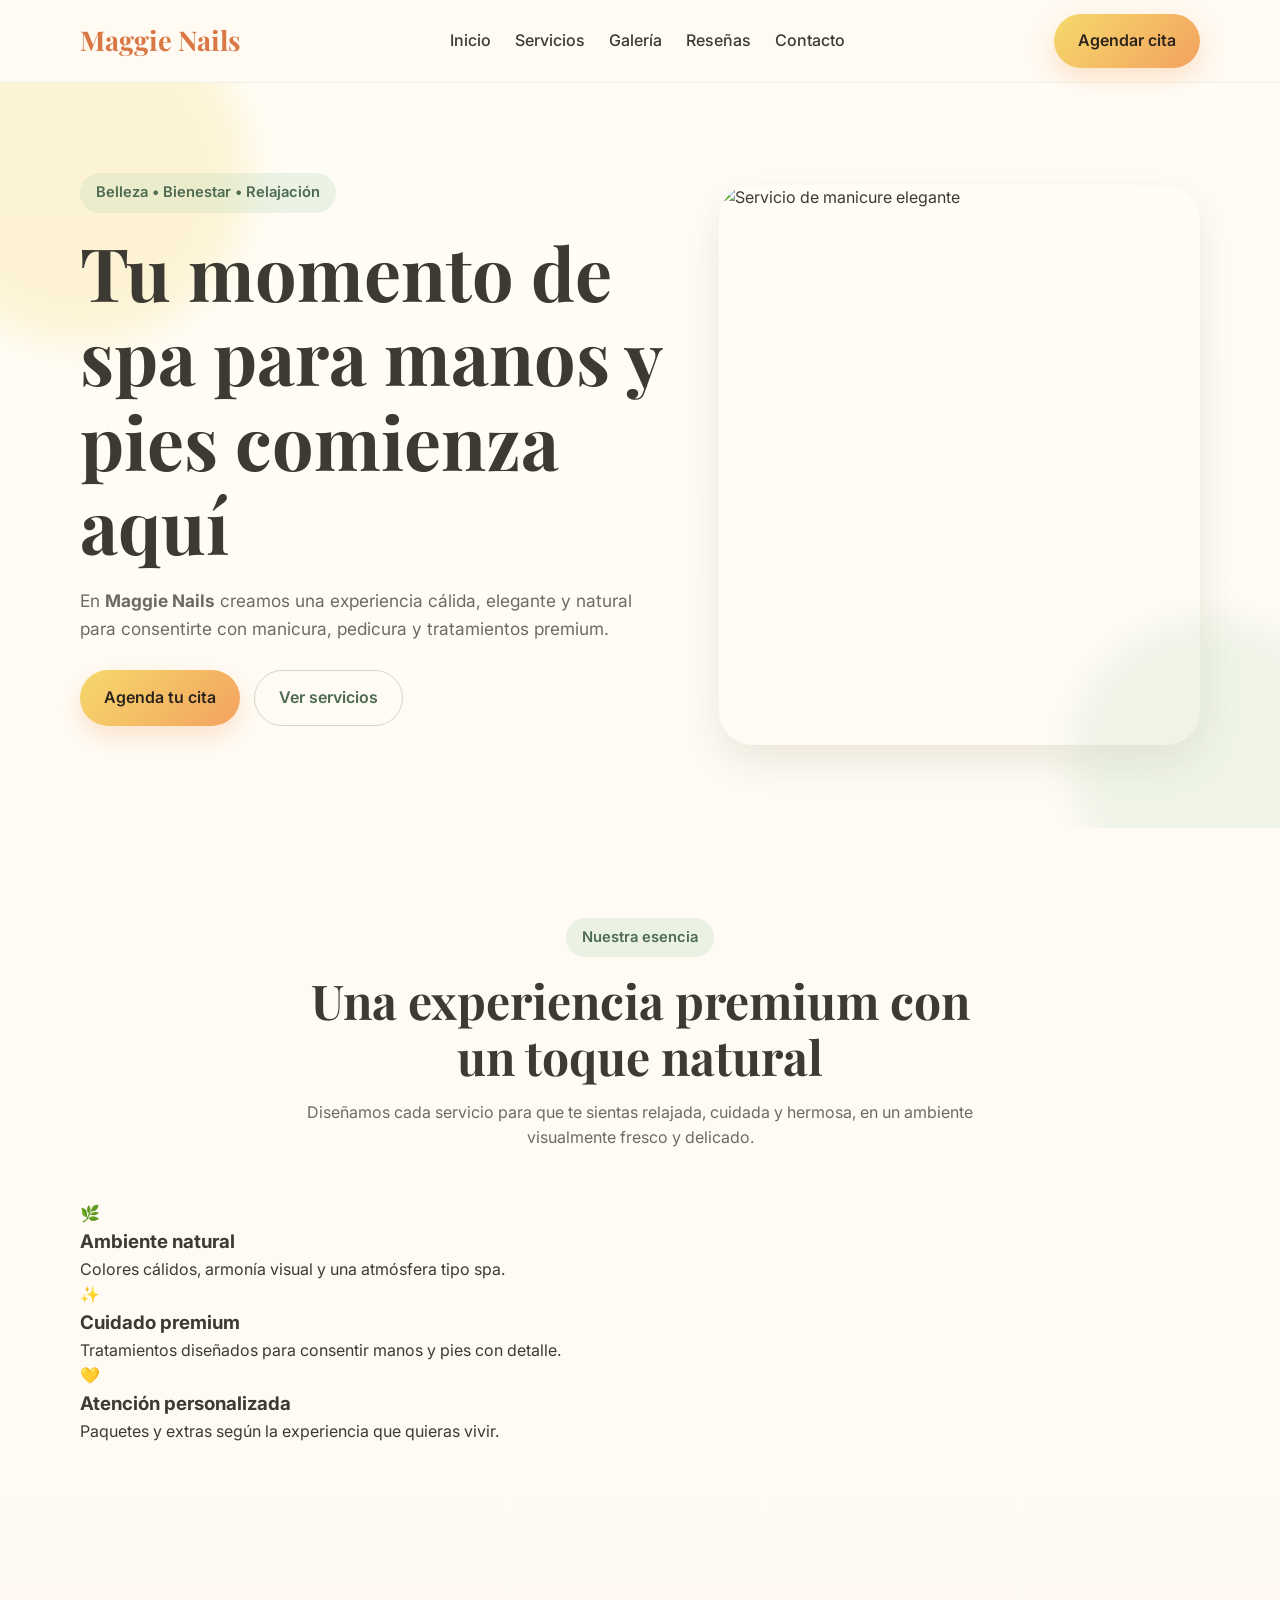
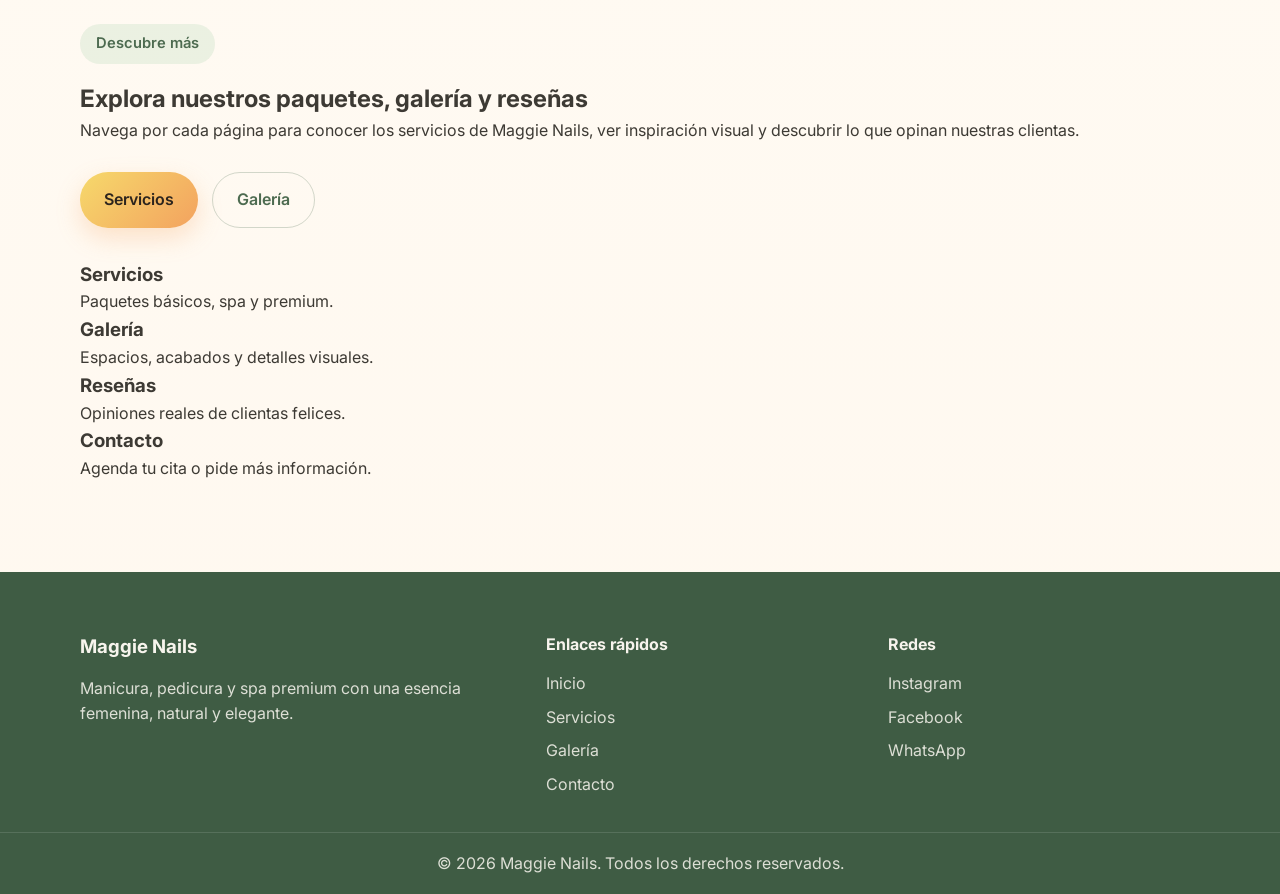
==== index.html @ 082e271a "nuevo html" ====
<!DOCTYPE html>
<html lang="es">
<head>
  <meta charset="UTF-8" />
  <meta name="viewport" content="width=device-width, initial-scale=1.0" />
  <title>Maggie Nails | Inicio</title>
  <meta
    name="description"
    content="Maggie Nails: manicura, pedicura y spa premium con una experiencia natural, femenina y relajante."
  />
  <link rel="preconnect" href="https://fonts.googleapis.com" />
  <link rel="preconnect" href="https://fonts.gstatic.com" crossorigin />
  <link
    href="https://fonts.googleapis.com/css2?family=Playfair+Display:wght@600;700&family=Inter:wght@400;500;600;700&display=swap"
    rel="stylesheet"
  />
  
  <link rel="stylesheet" href="style.css" />
</head>
<body>
  <header class="header">
    <div class="container nav-container">
      <a href="index.html" class="logo">Maggie Nails</a>

      <nav class="nav" id="nav">
        <a href="index.html" class="active">Inicio</a>
        <a href="./Servicios.html">Servicios</a>
        <a href="./Galeria.html">Galería</a>
        <a href="./Resenas.html">Reseñas</a>
        <a href="./Contacto.html">Contacto</a>
      </nav>

      <div class="nav-actions">
        <a href="./Contacto.html" class="btn btn-primary">Agendar cita</a>
        <button class="menu-toggle" id="menuToggle" aria-label="Abrir menú">☰</button>
      </div>
    </div>
  </header>

  <main>
    <section class="hero page-hero-home">
      <div class="container hero-grid">
        <div class="hero-text reveal">
          <span class="tag">Belleza • Bienestar • Relajación</span>
          <h1>Tu momento de spa para manos y pies comienza aquí</h1>
          <p>
            En <strong>Maggie Nails</strong> creamos una experiencia cálida, elegante y natural
            para consentirte con manicura, pedicura y tratamientos premium.
          </p>

          <div class="hero-buttons">
            <a href="contacto.html" class="btn btn-primary">Agenda tu cita</a>
            <a href="servicios.html" class="btn btn-secondary">Ver servicios</a>
          </div>
        </div>

        <div class="hero-visual reveal">
          <div class="hero-image-card">
            <img
              src="https://images.unsplash.com/photo-1604654894610-df63bc536371?auto=format&fit=crop&w=1200&q=80"
              alt="Servicio de manicure elegante"
            />
          </div>
        </div>
      </div>
    </section>

    <section class="section">
      <div class="container">
        <div class="section-heading reveal">
          <span class="section-tag">Nuestra esencia</span>
          <h2>Una experiencia premium con un toque natural</h2>
          <p>
            Diseñamos cada servicio para que te sientas relajada, cuidada y hermosa,
            en un ambiente visualmente fresco y delicado.
          </p>
        </div>

        <div class="feature-grid">
          <article class="feature-card reveal">
            <span class="feature-icon">🌿</span>
            <h3>Ambiente natural</h3>
            <p>Colores cálidos, armonía visual y una atmósfera tipo spa.</p>
          </article>

          <article class="feature-card reveal">
            <span class="feature-icon">✨</span>
            <h3>Cuidado premium</h3>
            <p>Tratamientos diseñados para consentir manos y pies con detalle.</p>
          </article>

          <article class="feature-card reveal">
            <span class="feature-icon">💛</span>
            <h3>Atención personalizada</h3>
            <p>Paquetes y extras según la experiencia que quieras vivir.</p>
          </article>
        </div>
      </div>
    </section>

    <section class="section soft-bg">
      <div class="container">
        <div class="split-grid">
          <div class="split-text reveal">
            <span class="section-tag">Descubre más</span>
            <h2>Explora nuestros paquetes, galería y reseñas</h2>
            <p>
              Navega por cada página para conocer los servicios de Maggie Nails,
              ver inspiración visual y descubrir lo que opinan nuestras clientas.
            </p>
            <div class="hero-buttons">
              <a href="servicios.html" class="btn btn-primary">Servicios</a>
              <a href="galeria.html" class="btn btn-outline">Galería</a>
            </div>
          </div>

          <div class="mini-cards reveal">
            <a class="mini-card" href="Servicios.html">
              <h3>Servicios</h3>
              <p>Paquetes básicos, spa y premium.</p>
            </a>
            <a class="mini-card" href="Galeria.html">
              <h3>Galería</h3>
              <p>Espacios, acabados y detalles visuales.</p>
            </a>
            <a class="mini-card" href="Resenas.html">
              <h3>Reseñas</h3>
              <p>Opiniones reales de clientas felices.</p>
            </a>
            <a class="mini-card" href="contacto.html">
              <h3>Contacto</h3>
              <p>Agenda tu cita o pide más información.</p>
            </a>
          </div>
        </div>
      </div>
    </section>
  </main>

  <footer class="footer">
    <div class="container footer-grid">
      <div>
        <h3>Maggie Nails</h3>
        <p>Manicura, pedicura y spa premium con una esencia femenina, natural y elegante.</p>
      </div>

      <div>
        <h4>Enlaces rápidos</h4>
        <ul>
          <li><a href="index.html">Inicio</a></li>
          <li><a href="servicios.html">Servicios</a></li>
          <li><a href="galeria.html">Galería</a></li>
          <li><a href="contacto.html">Contacto</a></li>
        </ul>
      </div>

      <div>
        <h4>Redes</h4>
        <ul>
          <li><a href="#">Instagram</a></li>
          <li><a href="#">Facebook</a></li>
          <li><a href="#">WhatsApp</a></li>
        </ul>
      </div>
    </div>

    <div class="footer-bottom">
      <p>© 2026 Maggie Nails. Todos los derechos reservados.</p>
    </div>
  </footer>

  <script src="script.js"></script>
</body>
</html>
---- style.css ----
:root {
  --cream: #fffaf1;
  --soft-yellow: #f6d96b;
  --warm-orange: #f3a25f;
  --deep-orange: #d97745;
  --soft-green: #b8d8b8;
  --sage: #8eaf8a;
  --forest: #4d6b50;
  --text: #3d3a34;
  --muted: #6f6a62;
  --white: #ffffff;
  --shadow: 0 15px 40px rgba(89, 70, 38, 0.12);
  --radius-lg: 28px;
  --radius-md: 18px;
  --radius-sm: 12px;
  --transition: all 0.3s ease;
}

* {
  margin: 0;
  padding: 0;
  box-sizing: border-box;
}

html {
  scroll-behavior: smooth;
}

body {
  font-family: "Inter", sans-serif;
  background: linear-gradient(180deg, #fffdf7 0%, #fff8ef 100%);
  color: var(--text);
  line-height: 1.6;
}

img {
  width: 100%;
  display: block;
  border-radius: inherit;
}

a {
  text-decoration: none;
  color: inherit;
}

ul {
  list-style: none;
}

.container {
  width: min(1120px, 90%);
  margin: 0 auto;
}

.section {
  padding: 90px 0;
}

.section-heading {
  text-align: center;
  max-width: 700px;
  margin: 0 auto 50px;
}

.section-tag,
.tag {
  display: inline-block;
  background: rgba(184, 216, 184, 0.28);
  color: var(--forest);
  padding: 8px 16px;
  border-radius: 999px;
  font-size: 0.92rem;
  font-weight: 600;
  margin-bottom: 16px;
}

.section-heading h2,
.hero h1 {
  font-family: "Playfair Display", serif;
  line-height: 1.15;
}

.section-heading h2 {
  font-size: clamp(2rem, 4vw, 3rem);
  margin-bottom: 16px;
}

.section-heading p {
  color: var(--muted);
  font-size: 1rem;
}

/* Header */
.header {
  position: sticky;
  top: 0;
  z-index: 1000;
  background: rgba(255, 250, 241, 0.92);
  backdrop-filter: blur(10px);
  border-bottom: 1px solid rgba(141, 175, 138, 0.15);
}

.nav-container {
  display: flex;
  align-items: center;
  justify-content: space-between;
  min-height: 82px;
  gap: 20px;
}

.logo {
  font-family: "Playfair Display", serif;
  font-size: 1.7rem;
  font-weight: 700;
  color: var(--deep-orange);
}

.nav {
  display: flex;
  align-items: center;
  gap: 24px;
}

.nav a {
  color: var(--text);
  font-weight: 500;
  transition: var(--transition);
}

.nav a:hover {
  color: var(--deep-orange);
}

.nav-actions {
  display: flex;
  align-items: center;
  gap: 14px;
}

.menu-toggle {
  display: none;
  border: none;
  background: var(--soft-yellow);
  color: var(--text);
  width: 44px;
  height: 44px;
  border-radius: 12px;
  font-size: 1.2rem;
  cursor: pointer;
}

/* Buttons */
.btn {
  display: inline-flex;
  align-items: center;
  justify-content: center;
  border-radius: 999px;
  padding: 14px 24px;
  font-weight: 600;
  transition: var(--transition);
  cursor: pointer;
  border: none;
}

.btn-primary {
  background: linear-gradient(135deg, var(--soft-yellow), var(--warm-orange));
  color: #2c241d;
  box-shadow: 0 10px 25px rgba(243, 162, 95, 0.28);
}

.btn-primary:hover {
  transform: translateY(-2px);
  box-shadow: 0 16px 30px rgba(243, 162, 95, 0.32);
}

.btn-secondary,
.btn-outline {
  background: transparent;
  border: 1.5px solid rgba(77, 107, 80, 0.25);
  color: var(--forest);
}

.btn-secondary:hover,
.btn-outline:hover {
  background: rgba(184, 216, 184, 0.18);
}

.small {
  padding: 12px 20px;
  font-size: 0.95rem;
}

.full-width {
  width: 100%;
}

/* Hero */
.hero {
  padding: 90px 0 70px;
  position: relative;
  overflow: hidden;
}

.hero::before {
  content: "";
  position: absolute;
  width: 340px;
  height: 340px;
  background: rgba(246, 217, 107, 0.24);
  border-radius: 50%;
  top: -80px;
  left: -90px;
  filter: blur(20px);
}

.hero::after {
  content: "";
  position: absolute;
  width: 280px;
  height: 280px;
  background: rgba(184, 216, 184, 0.22);
  border-radius: 50%;
  bottom: -70px;
  right: -70px;
  filter: blur(18px);
}

.hero-grid {
  display: grid;
  grid-template-columns: 1.1fr 0.9fr;
  gap: 50px;
  align-items: center;
}

.hero h1 {
  font-size: clamp(2.8rem, 6vw, 4.6rem);
  margin-bottom: 20px;
}

.hero p {
  color: var(--muted);
  font-size: 1.08rem;
  max-width: 620px;
}

.hero-buttons {
  display: flex;
  flex-wrap: wrap;
  gap: 14px;
  margin: 28px 0 32px;
}

.hero-highlights {
  display: grid;
  grid-template-columns: repeat(3, 1fr);
  gap: 16px;
}

.highlight-card {
  background: rgba(255, 255, 255, 0.72);
  border: 1px solid rgba(184, 216, 184, 0.22);
  border-radius: var(--radius-md);
  padding: 18px 16px;
  box-shadow: var(--shadow);
}

.highlight-card span {
  display: inline-block;
  font-size: 1.3rem;
  margin-bottom: 8px;
}

.highlight-card p {
  font-size: 0.95rem;
  color: var(--text);
}

.hero-image-card {
  position: relative;
  border-radius: 34px;
  overflow: hidden;
  box-shadow: var(--shadow);
  min-height: 560px;
}

.hero-image-card img {
  height: 100%;
  object-fit: cover;
}

.floating-badge {
  position: absolute;
  background: rgba(255, 255, 255, 0.9);
  color: var(--forest);
  padding: 10px 16px;
  border-radius: 999px;
  font-weight: 600;
  box-shadow: var(--shadow);
}

.badge-one {
  top: 24px;
  right: 20px;
}

.badge-two {
  bottom: 22px;
  left: 20px;
}

/* Services */
.service-grid {
  display: grid;
  grid-template-columns: repeat(3, 1fr);
  gap: 24px;
}

.service-card {
  background: var(--white);
  padding: 30px;
  border-radius: var(--radius-lg);
  box-shadow: var(--shadow);
  border: 1px solid rgba(184, 216, 184, 0.18);
  position: relative;
  transition: var(--transition);
}

.service-card:hover {
  transform: translateY(-6px);
}

.service-card h3 {
  font-family: "Playfair Display", serif;
  font-size: 1.6rem;
  margin-bottom: 14px;
}

.service-description {
  color: var(--muted);
  margin-bottom: 18px;
}

.service-card ul {
  margin-bottom: 24px;
}

.service-card ul li {
  margin-bottom: 10px;
  padding-left: 20px;
  position: relative;
}

.service-card ul li::before {
  content: "•";
  color: var(--deep-orange);
  position: absolute;
  left: 0;
}

.featured {
  background: linear-gradient(180deg, #fff8dc 0%, #fffdf7 100%);
  border: 1.5px solid rgba(243, 162, 95, 0.3);
}

.service-badge {
  display: inline-block;
  margin-bottom: 16px;
  background: rgba(243, 162, 95, 0.14);
  color: var(--deep-orange);
  padding: 6px 12px;
  border-radius: 999px;
  font-size: 0.85rem;
  font-weight: 700;
}

/* Extras */
.extras {
  background: linear-gradient(180deg, rgba(184, 216, 184, 0.12) 0%, rgba(255, 250, 241, 0.65) 100%);
}

.extras-grid {
  display: grid;
  grid-template-columns: repeat(4, 1fr);
  gap: 18px;
}

.extra-card {
  background: rgba(255, 255, 255, 0.88);
  padding: 26px 20px;
  border-radius: var(--radius-md);
  text-align: center;
  font-weight: 600;
  border: 1px solid rgba(184, 216, 184, 0.2);
  box-shadow: var(--shadow);
  transition: var(--transition);
}

.extra-card:hover {
  transform: translateY(-5px);
  background: #fffefb;
}

/* Gallery */
.gallery-grid {
  display: grid;
  grid-template-columns: repeat(4, 1fr);
  gap: 18px;
}

.gallery-item {
  border-radius: 24px;
  overflow: hidden;
  min-height: 280px;
  box-shadow: var(--shadow);
}

.gallery-item img {
  height: 100%;
  object-fit: cover;
  transition: transform 0.45s ease;
}

.gallery-item:hover img {
  transform: scale(1.06);
}

/* Testimonials */
.testimonial-grid {
  display: grid;
  grid-template-columns: repeat(3, 1fr);
  gap: 22px;
}

.testimonial-card {
  background: var(--white);
  padding: 30px;
  border-radius: var(--radius-lg);
  box-shadow: var(--shadow);
  border: 1px solid rgba(243, 162, 95, 0.14);
}

.testimonial-card p {
  color: var(--muted);
  margin-bottom: 20px;
  font-style: italic;
}

.testimonial-card h4 {
  color: var(--deep-orange);
}

/* Contact */
.contact-grid {
  display: grid;
  grid-template-columns: 1fr 1fr;
  gap: 34px;
  align-items: start;
}

.contact-info h2 {
  font-family: "Playfair Display", serif;
  font-size: clamp(2rem, 4vw, 3rem);
  margin-bottom: 18px;
}

.contact-info p {
  color: var(--muted);
}

.contact-details {
  display: grid;
  grid-template-columns: repeat(2, 1fr);
  gap: 18px;
  margin: 30px 0;
}

.contact-details div {
  background: rgba(255, 255, 255, 0.85);
  border-radius: var(--radius-md);
  padding: 20px;
  box-shadow: var(--shadow);
}

.contact-details h4 {
  margin-bottom: 6px;
  color: var(--forest);
}

.social-links {
  display: flex;
  flex-wrap: wrap;
  gap: 14px;
}

.social-links a {
  background: rgba(184, 216, 184, 0.16);
  padding: 10px 16px;
  border-radius: 999px;
  color: var(--forest);
  font-weight: 600;
}

.contact-form {
  background: rgba(255, 255, 255, 0.92);
  padding: 32px;
  border-radius: 30px;
  box-shadow: var(--shadow);
  border: 1px solid rgba(184, 216, 184, 0.18);
}

.form-group {
  margin-bottom: 18px;
}

.form-group label {
  display: inline-block;
  margin-bottom: 8px;
  font-weight: 600;
}

.form-group input,
.form-group textarea {
  width: 100%;
  border: 1px solid rgba(141, 175, 138, 0.22);
  border-radius: 16px;
  padding: 14px 16px;
  font: inherit;
  background: #fffefb;
  color: var(--text);
  outline: none;
  transition: var(--transition);
}

.form-group input:focus,
.form-group textarea:focus {
  border-color: var(--warm-orange);
  box-shadow: 0 0 0 4px rgba(243, 162, 95, 0.12);
}

.form-message {
  margin-top: 14px;
  font-weight: 600;
  color: var(--forest);
}

/* Footer */
.footer {
  background: #3f5c44;
  color: #f7f4ed;
  padding-top: 60px;
}

.footer-grid {
  display: grid;
  grid-template-columns: 1.4fr 1fr 1fr;
  gap: 30px;
  padding-bottom: 34px;
}

.footer h3,
.footer h4 {
  margin-bottom: 14px;
}

.footer p,
.footer li {
  color: rgba(247, 244, 237, 0.86);
}

.footer li + li {
  margin-top: 8px;
}

.footer a:hover {
  color: var(--soft-yellow);
}

.footer-bottom {
  border-top: 1px solid rgba(255, 255, 255, 0.12);
  text-align: center;
  padding: 18px 0;
  color: rgba(247, 244, 237, 0.72);
}

/* Reveal animation */
.reveal {
  opacity: 0;
  transform: translateY(28px);
  transition: opacity 0.75s ease, transform 0.75s ease;
}

.reveal.active {
  opacity: 1;
  transform: translateY(0);
}

/* Responsive */
@media (max-width: 1024px) {
  .hero-grid,
  .contact-grid,
  .service-grid,
  .testimonial-grid {
    grid-template-columns: 1fr;
  }

  .extras-grid {
    grid-template-columns: repeat(2, 1fr);
  }

  .gallery-grid {
    grid-template-columns: repeat(2, 1fr);
  }

  .hero-highlights {
    grid-template-columns: 1fr;
  }

  .hero-image-card {
    min-height: 420px;
  }

  .footer-grid {
    grid-template-columns: 1fr 1fr;
  }
}

@media (max-width: 768px) {
  .nav {
    position: absolute;
    top: 82px;
    left: 0;
    width: 100%;
    background: rgba(255, 250, 241, 0.98);
    flex-direction: column;
    align-items: flex-start;
    padding: 20px 5%;
    gap: 16px;
    border-bottom: 1px solid rgba(141, 175, 138, 0.15);
    display: none;
  }

  .nav.active {
    display: flex;
  }

  .menu-toggle {
    display: inline-flex;
    align-items: center;
    justify-content: center;
  }

  .nav-actions .btn {
    display: none;
  }

  .extras-grid,
  .gallery-grid,
  .contact-details,
  .footer-grid {
    grid-template-columns: 1fr;
  }

  .section {
    padding: 75px 0;
  }

  .hero {
    padding-top: 65px;
  }

  .contact-form {
    padding: 24px;
  }
}

@media (max-width: 480px) {
  .hero h1 {
    font-size: 2.5rem;
  }

  .btn {
    width: 100%;
  }

  .hero-buttons {
    flex-direction: column;
  }

  .service-card,
  .testimonial-card,
  .extra-card {
    padding: 24px;
  }
}
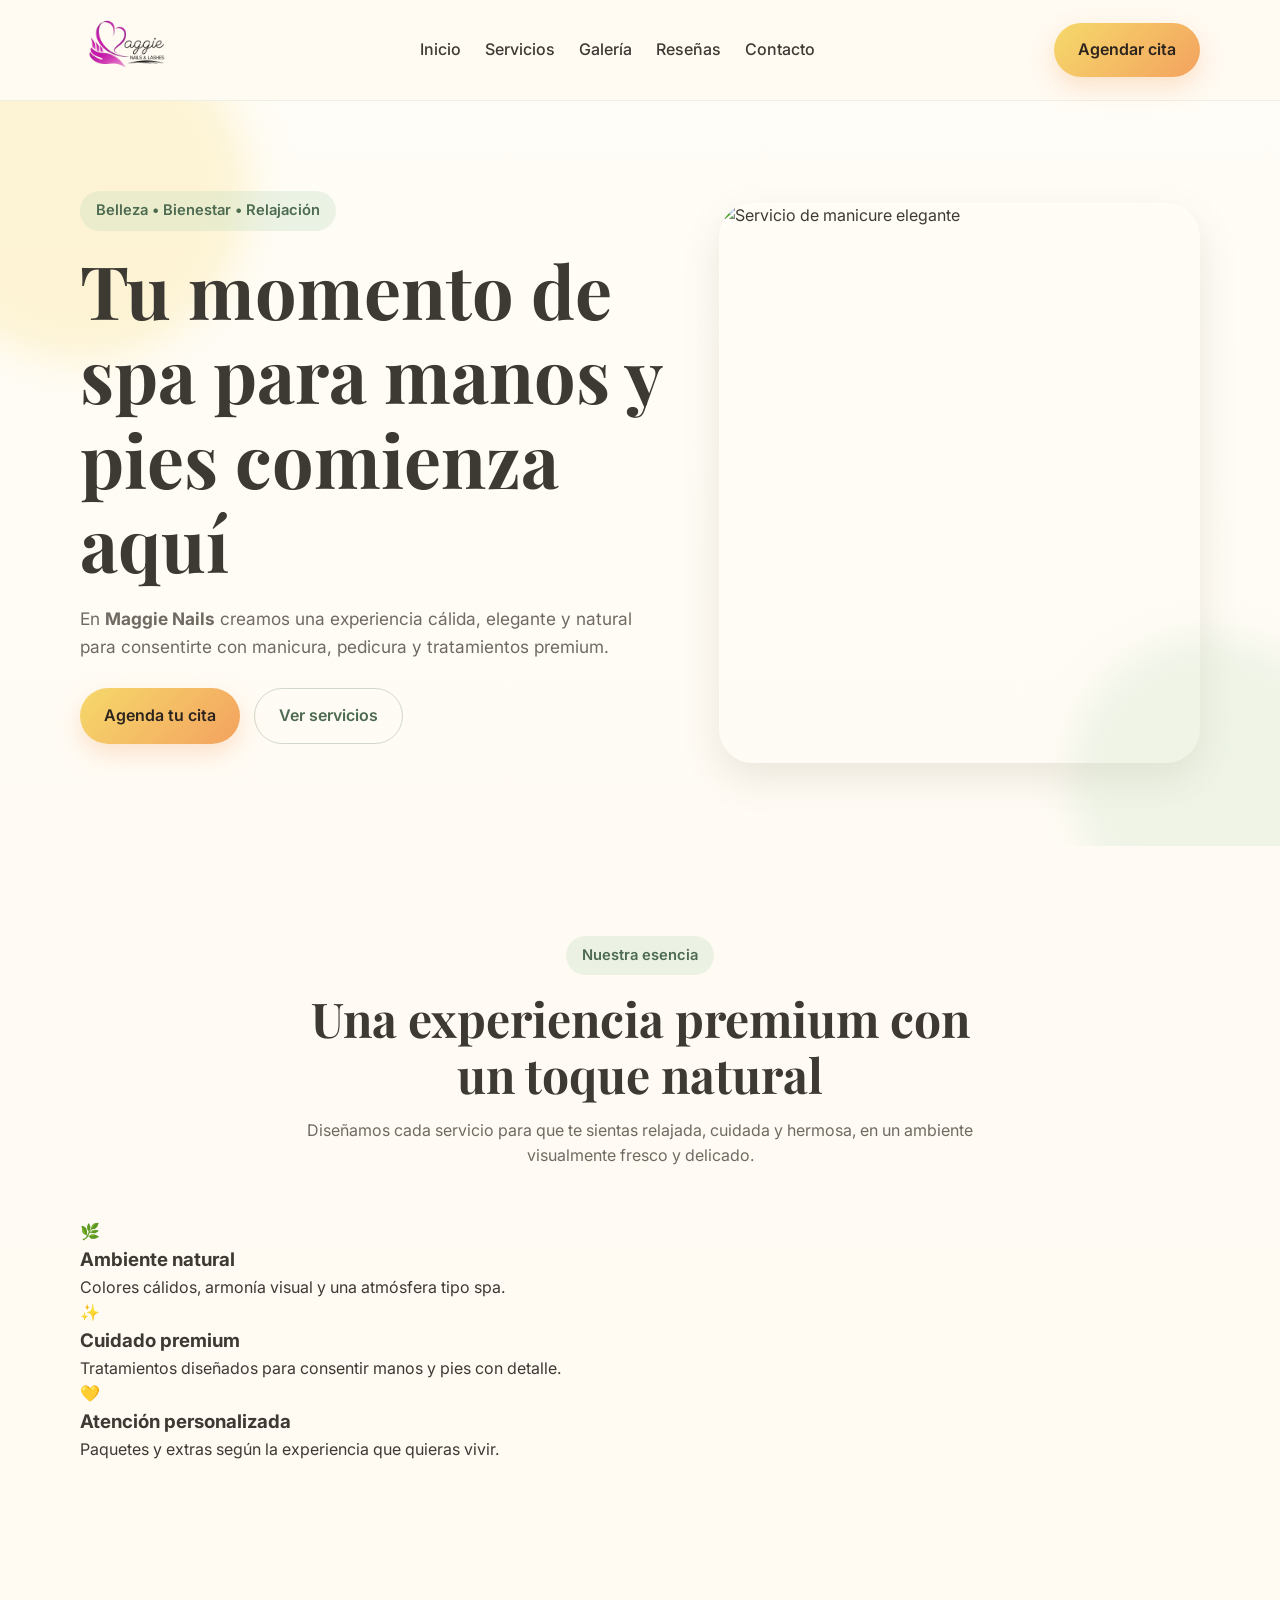
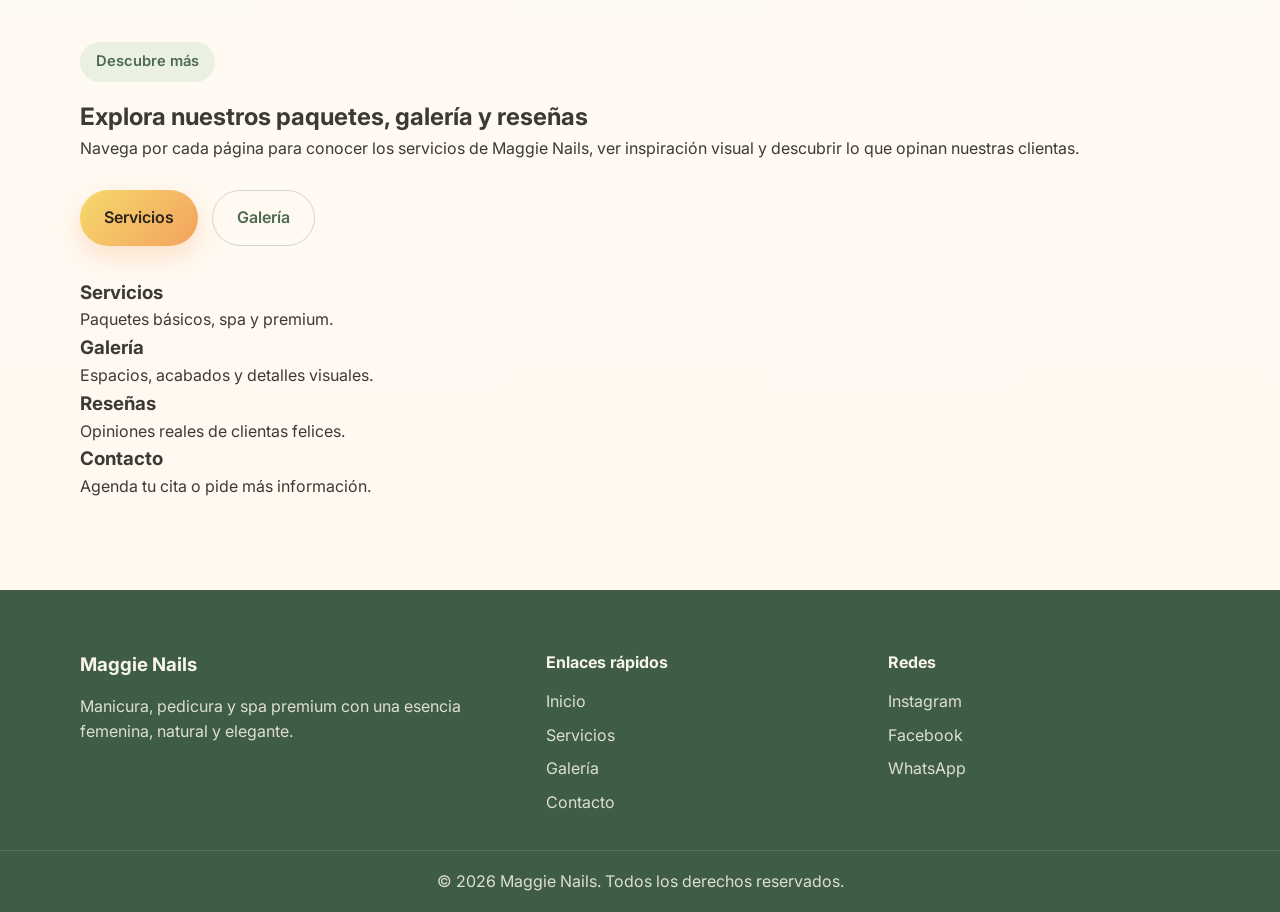
==== commit a5649302: "Se agrego logo como imagen, se modifico index y css" ====
--- a/index.html
+++ b/index.html
@@ -20,7 +20,9 @@
 <body>
   <header class="header">
     <div class="container nav-container">
-      <a href="index.html" class="logo">Maggie Nails</a>
+      <a href="index.html" class="logo">
+        <img src="imagenes/Logo Maggie Nails.png" alt="Logo de Maggie Nails" />
+      </a>
 
       <nav class="nav" id="nav">
         <a href="index.html" class="active">Inicio</a>
--- a/style.css
+++ b/style.css
@@ -109,11 +109,10 @@
   gap: 20px;
 }
 
-.logo {
-  font-family: "Playfair Display", serif;
-  font-size: 1.7rem;
-  font-weight: 700;
-  color: var(--deep-orange);
+.logo img {
+  width: 100px;
+  height: auto;
+  object-fit: contain;
 }
 
 .nav {
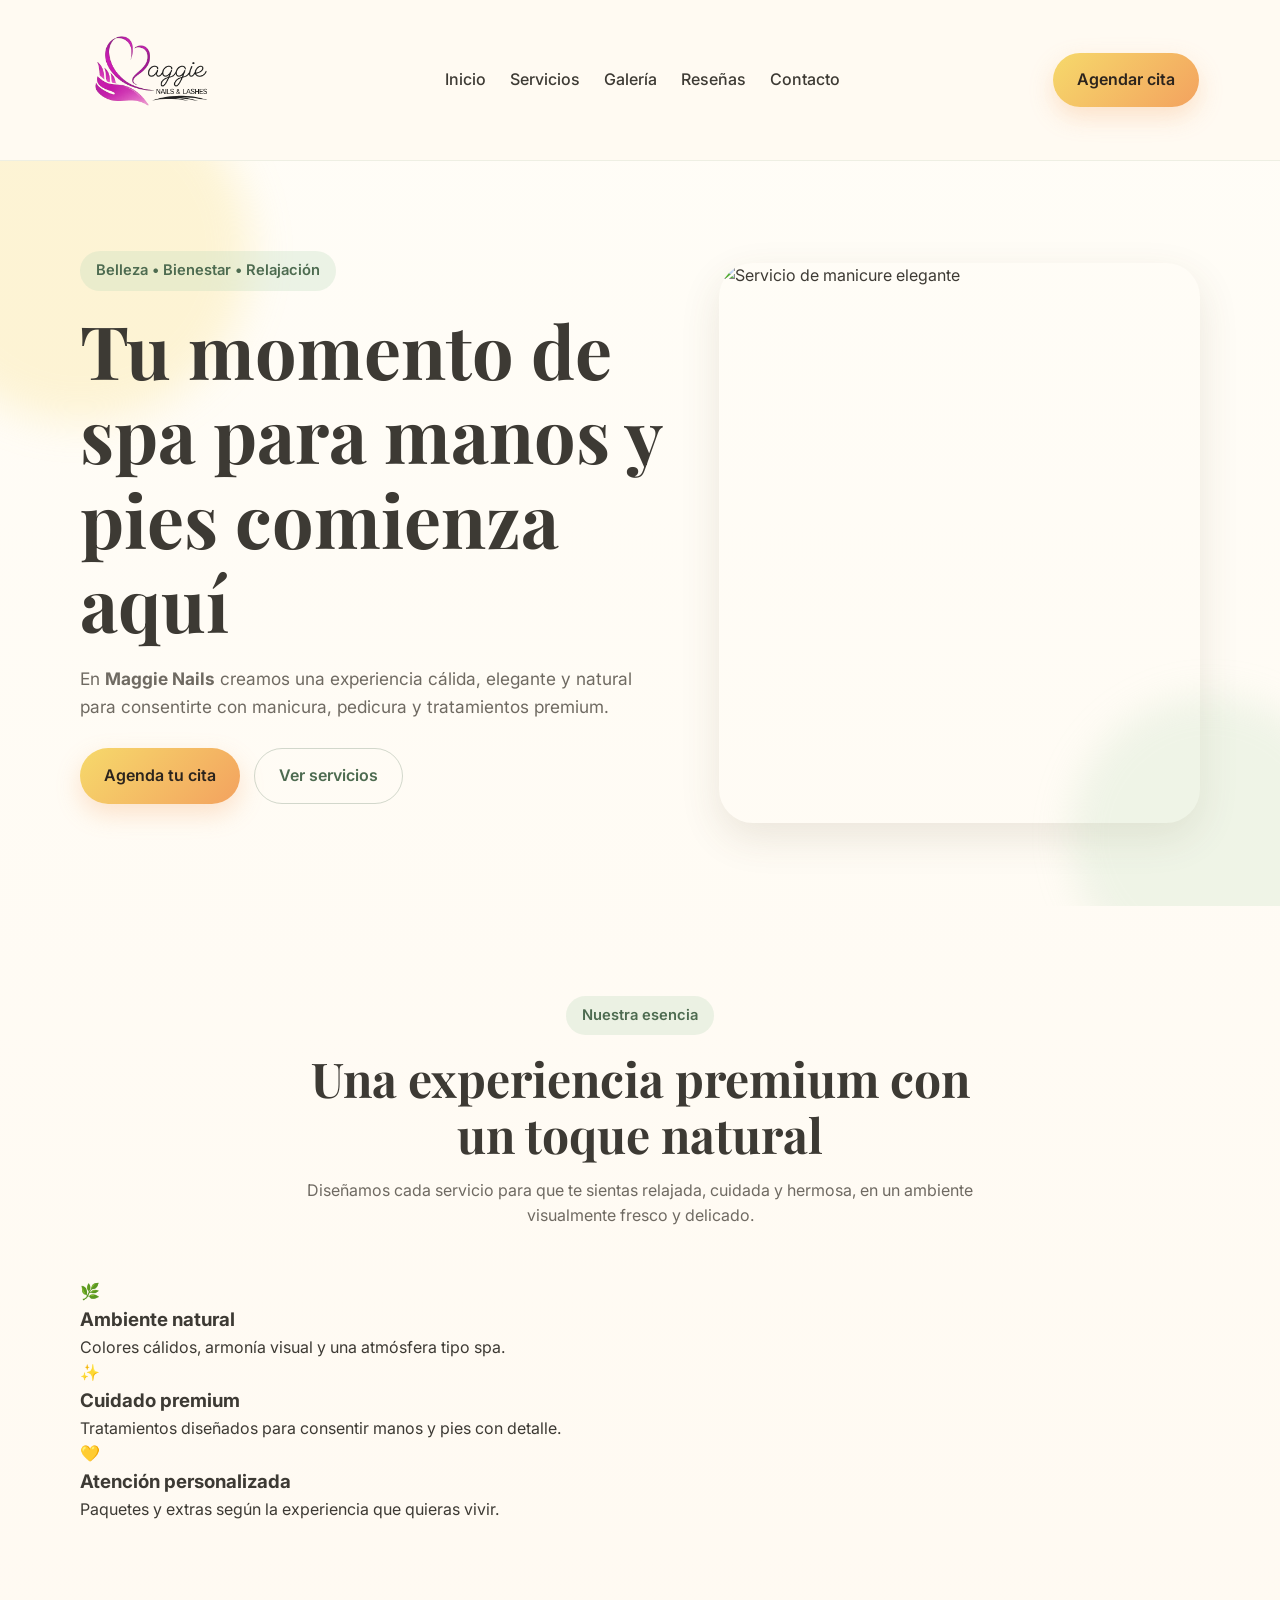
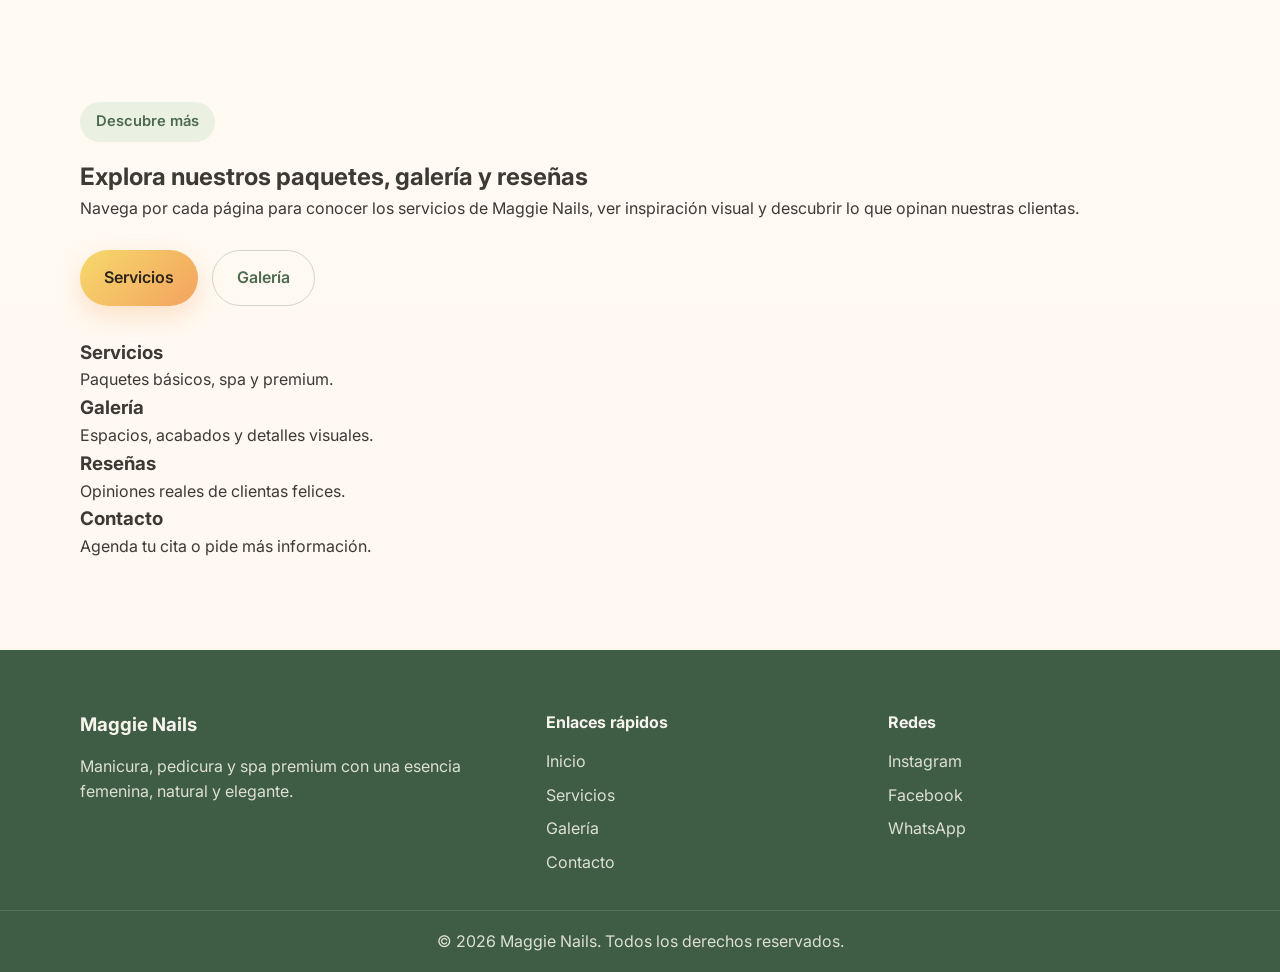
==== commit 3441c74d: "Actualizar enlace a la página de Reseñas en index.html y ajustar estilos en style.css" ====
--- a/index.html
+++ b/index.html
@@ -28,7 +28,7 @@
         <a href="index.html" class="active">Inicio</a>
         <a href="./Servicios.html">Servicios</a>
         <a href="./Galeria.html">Galería</a>
-        <a href="./Resenas.html">Reseñas</a>
+        <a href="./reseñas.html">Reseñas</a>
         <a href="./Contacto.html">Contacto</a>
       </nav>
 
@@ -125,7 +125,7 @@
               <h3>Galería</h3>
               <p>Espacios, acabados y detalles visuales.</p>
             </a>
-            <a class="mini-card" href="Resenas.html">
+            <a class="mini-card" href="./reseñas.html">
               <h3>Reseñas</h3>
               <p>Opiniones reales de clientas felices.</p>
             </a>
--- a/style.css
+++ b/style.css
@@ -105,13 +105,14 @@
   display: flex;
   align-items: center;
   justify-content: space-between;
-  min-height: 82px;
+  min-height: auto;
+  padding: 5px 1px;
   gap: 20px;
 }
 
 .logo img {
-  width: 100px;
-  height: auto;
+  width: auto;
+  height: 150px;
   object-fit: contain;
 }
 
